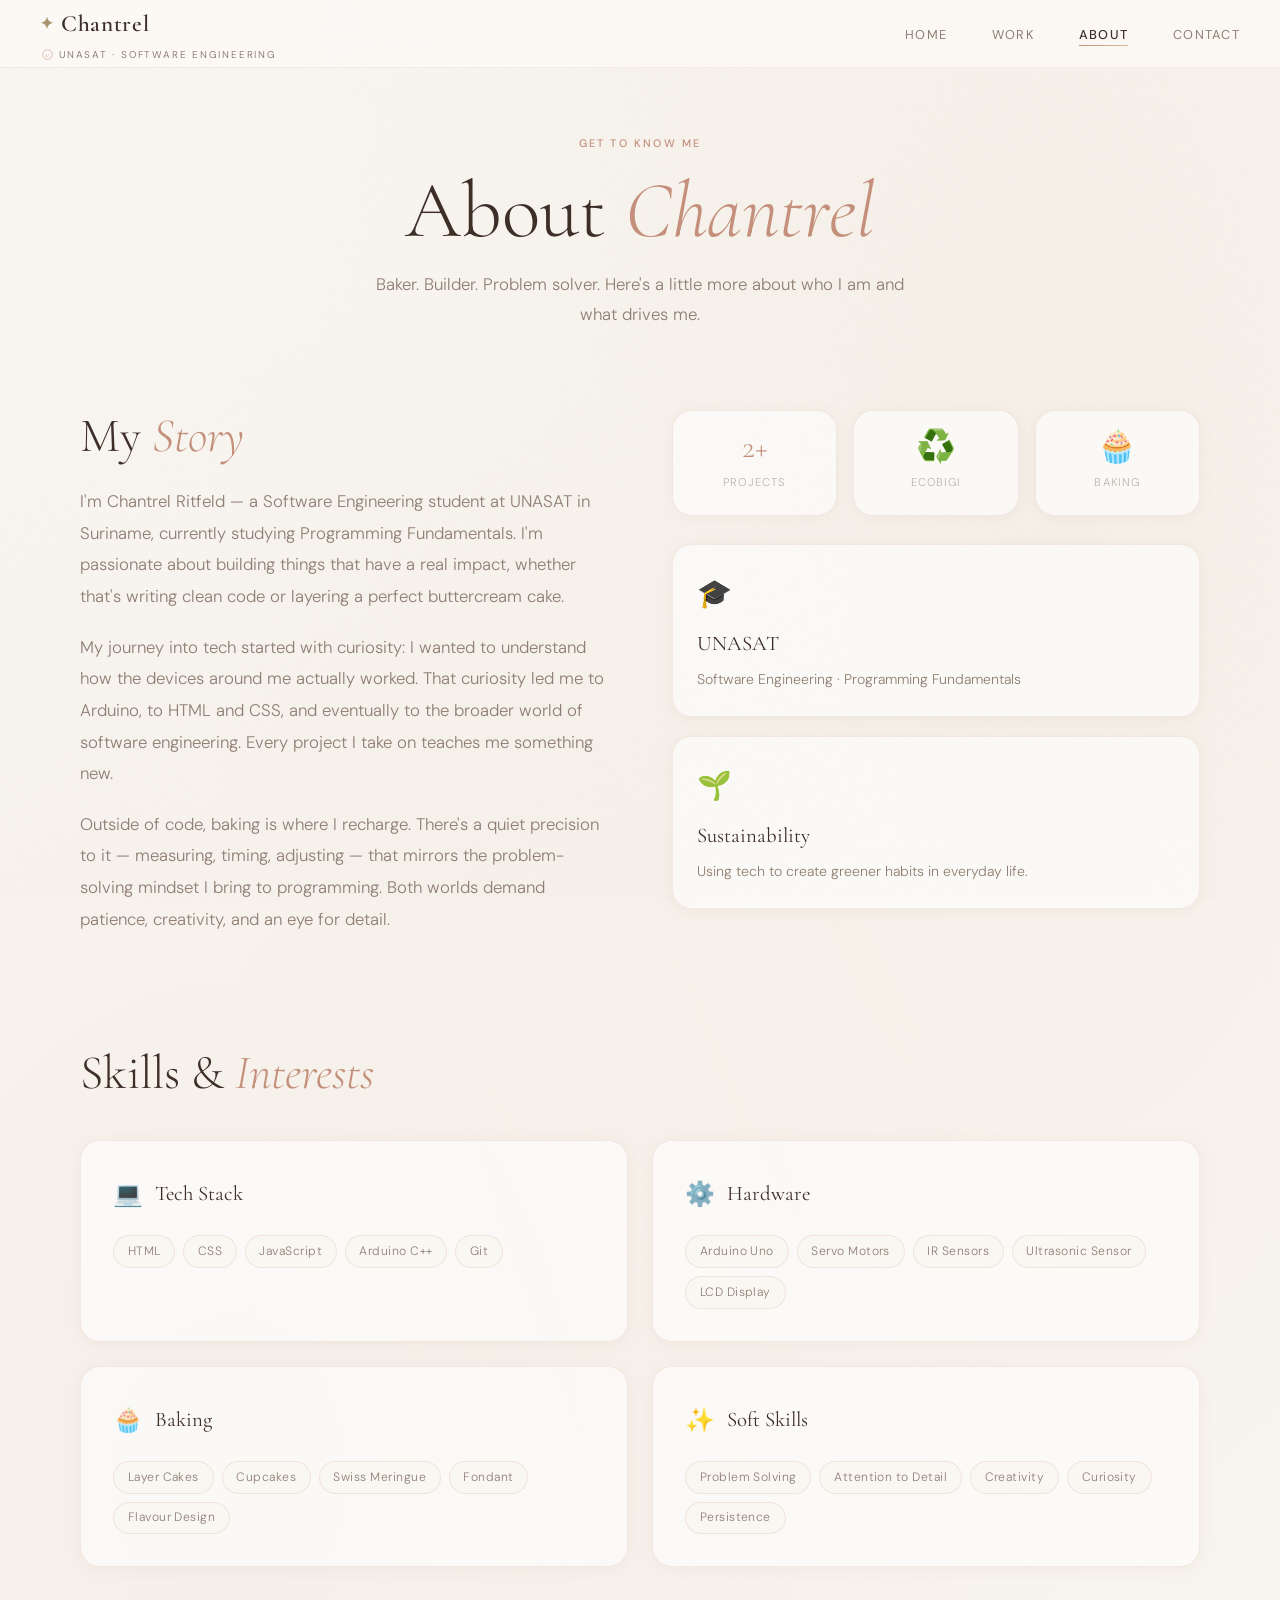
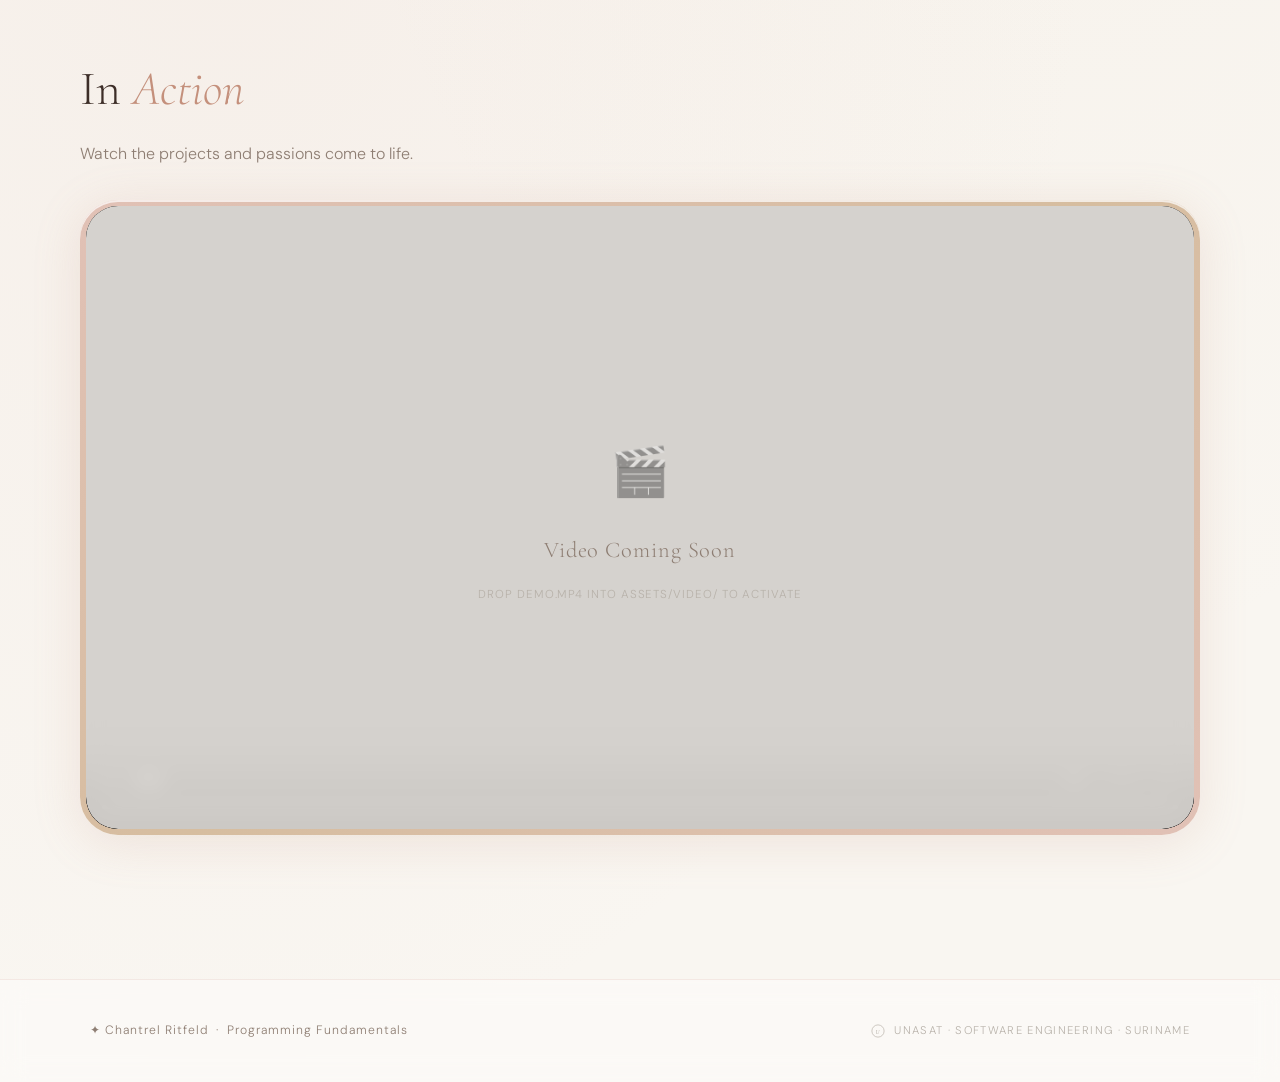
==== about.html @ cfc91ebc "Initial commit" ====
<!DOCTYPE html>
<html lang="en">
  <head>
    <meta charset="UTF-8" />
    <meta name="viewport" content="width=device-width, initial-scale=1.0" />
    <title>About — Chantrel Ritfeld</title>
    <link rel="preconnect" href="https://fonts.googleapis.com" />
    <link rel="preconnect" href="https://fonts.gstatic.com" crossorigin />
    <link
      href="https://fonts.googleapis.com/css2?family=Cormorant+Garamond:ital,wght@0,300;0,400;0,600;1,300;1,400&family=DM+Sans:wght@300;400;500&display=swap"
      rel="stylesheet"
    />
    <link rel="stylesheet" href="css/main.css" />
    <link rel="stylesheet" href="css/about.css" />
  </head>
  <body>
    <div class="bg-grain"></div>

    <nav class="nav">
      <div class="nav__brand">
        <a href="index.html" class="nav__logo">
          <span class="nav__logo-star">✦</span> Chantrel
        </a>
        <span class="nav__affiliation">
          <svg class="unasat-seal" width="11" height="11" viewBox="0 0 24 24" fill="none" xmlns="http://www.w3.org/2000/svg" aria-hidden="true">
            <circle cx="12" cy="12" r="10.5" stroke="#C4907C" stroke-width="1.2"/>
            <text x="12" y="16.5" text-anchor="middle" font-family="Georgia,serif" font-size="9.5" fill="#C4907C" font-style="italic">U</text>
          </svg>
          UNASAT · Software Engineering
        </span>
      </div>
      <ul class="nav__links">
        <li><a href="index.html" class="nav__link">Home</a></li>
        <li><a href="work.html" class="nav__link">Work</a></li>
        <li><a href="about.html" class="nav__link nav__link--active">About</a></li>
        <li><a href="contact.html" class="nav__link">Contact</a></li>
      </ul>
      <button class="nav__burger" id="navBurger" aria-label="Toggle menu">
        <span></span><span></span><span></span>
      </button>
    </nav>

    <main class="about-page">
      <header class="page-header">
        <span class="hero__eyebrow">Get to Know Me</span>
        <h1 class="page-header__title">About <em>Chantrel</em></h1>
        <p class="page-header__sub">
          Baker. Builder. Problem solver. Here's a little more about who I am
          and what drives me.
        </p>
      </header>

      <!-- Bio + Stats -->
      <section class="bio-section">
        <div class="bio-section__text">
          <h2 class="section-title">My <em>Story</em></h2>
          <p>
            I'm Chantrel Ritfeld — a Software Engineering student at UNASAT in
            Suriname, currently studying Programming Fundamentals. I'm passionate
            about building things that have a real impact, whether that's writing
            clean code or layering a perfect buttercream cake.
          </p>
          <p>
            My journey into tech started with curiosity: I wanted to understand
            how the devices around me actually worked. That curiosity led me to
            Arduino, to HTML and CSS, and eventually to the broader world of
            software engineering. Every project I take on teaches me something new.
          </p>
          <p>
            Outside of code, baking is where I recharge. There's a quiet precision
            to it — measuring, timing, adjusting — that mirrors the problem-solving
            mindset I bring to programming. Both worlds demand patience, creativity,
            and an eye for detail.
          </p>
        </div>

        <div>
          <div class="stats-row">
            <div class="stat-item">
              <span class="stat-item__number">2+</span>
              <span class="stat-item__label">Projects</span>
            </div>
            <div class="stat-item">
              <span class="stat-item__number">♻️</span>
              <span class="stat-item__label">EcoBigi</span>
            </div>
            <div class="stat-item">
              <span class="stat-item__number">🧁</span>
              <span class="stat-item__label">Baking</span>
            </div>
          </div>

          <div class="about__cards">
            <div class="mini-card">
              <span class="mini-card__icon">🎓</span>
              <h3>UNASAT</h3>
              <p>Software Engineering · Programming Fundamentals</p>
            </div>
            <div class="mini-card">
              <span class="mini-card__icon">🌱</span>
              <h3>Sustainability</h3>
              <p>Using tech to create greener habits in everyday life.</p>
            </div>
          </div>
        </div>
      </section>

      <!-- Skills -->
      <section class="skills-section">
        <h2 class="section-title">Skills &amp; <em>Interests</em></h2>
        <div class="skills-grid">
          <div class="skill-card">
            <div class="skill-card__header">
              <span class="skill-card__icon">💻</span>
              <h3 class="skill-card__title">Tech Stack</h3>
            </div>
            <div class="skill-tags">
              <span class="skill-tag">HTML</span>
              <span class="skill-tag">CSS</span>
              <span class="skill-tag">JavaScript</span>
              <span class="skill-tag">Arduino C++</span>
              <span class="skill-tag">Git</span>
            </div>
          </div>

          <div class="skill-card">
            <div class="skill-card__header">
              <span class="skill-card__icon">⚙️</span>
              <h3 class="skill-card__title">Hardware</h3>
            </div>
            <div class="skill-tags">
              <span class="skill-tag">Arduino Uno</span>
              <span class="skill-tag">Servo Motors</span>
              <span class="skill-tag">IR Sensors</span>
              <span class="skill-tag">Ultrasonic Sensor</span>
              <span class="skill-tag">LCD Display</span>
            </div>
          </div>

          <div class="skill-card">
            <div class="skill-card__header">
              <span class="skill-card__icon">🧁</span>
              <h3 class="skill-card__title">Baking</h3>
            </div>
            <div class="skill-tags">
              <span class="skill-tag">Layer Cakes</span>
              <span class="skill-tag">Cupcakes</span>
              <span class="skill-tag">Swiss Meringue</span>
              <span class="skill-tag">Fondant</span>
              <span class="skill-tag">Flavour Design</span>
            </div>
          </div>

          <div class="skill-card">
            <div class="skill-card__header">
              <span class="skill-card__icon">✨</span>
              <h3 class="skill-card__title">Soft Skills</h3>
            </div>
            <div class="skill-tags">
              <span class="skill-tag">Problem Solving</span>
              <span class="skill-tag">Attention to Detail</span>
              <span class="skill-tag">Creativity</span>
              <span class="skill-tag">Curiosity</span>
              <span class="skill-tag">Persistence</span>
            </div>
          </div>
        </div>
      </section>

      <!-- Video Section — drop demo.mp4 into assets/video/ to activate -->
      <section class="video-section">
        <h2 class="section-title">In <em>Action</em></h2>
        <p class="video-section__sub">Watch the projects and passions come to life.</p>
        <div class="video-frame">
          <div class="video-wrap">
            <video
              class="demo-video"
              controls
              preload="metadata"
            >
              <source src="assets/video/demo.mp4" type="video/mp4" />
              Your browser does not support HTML5 video.
            </video>
            <div class="video-placeholder" id="videoPlaceholder">
              <span class="video-placeholder__icon">🎬</span>
              <p class="video-placeholder__text">Video Coming Soon</p>
              <p class="video-placeholder__hint">Drop demo.mp4 into assets/video/ to activate</p>
            </div>
          </div>
        </div>
      </section>
    </main>

    <footer class="footer">
      <div class="footer__inner">
        <p class="footer__copy">✦ Chantrel Ritfeld &nbsp;·&nbsp; Programming Fundamentals</p>
        <div class="footer__unasat">
          <svg width="14" height="14" viewBox="0 0 24 24" fill="none" xmlns="http://www.w3.org/2000/svg" aria-hidden="true">
            <circle cx="12" cy="12" r="10.5" stroke="#B8B2AA" stroke-width="1.2"/>
            <text x="12" y="16.5" text-anchor="middle" font-family="Georgia,serif" font-size="9.5" fill="#B8B2AA" font-style="italic">U</text>
          </svg>
          UNASAT · Software Engineering · Suriname
        </div>
      </div>
    </footer>

    <script src="js/main.js"></script>
    <script src="js/about.js"></script>
  </body>
</html>
---- css/main.css ----
/* ============================================================
   MAIN.CSS — Global Styles · Chantrel Ritfeld Portfolio
   Pearly Patisserie · Luxury Cream & Blush Aesthetic
   ============================================================ */

:root {
  /* === Palette === */
  --pearly-white:    #F9F6F1;
  --cream-whisper:   #FDFAF7;
  --blush-light:     #E1C1B6;
  --blush-mid:       #C4907C;
  --blush-deep:      #A87060;
  --champagne:       #D6BD9F;
  --champagne-deep:  #A8946E;
  --antique-silver:  #B8B2AA;
  --warm-taupe:      #8E7E73;
  --soft-mocha:      #6B5248;
  --deep-mocha:      #3D2E28;

  /* === Semantic roles === */
  --text-primary:    #3D2E28;
  --text-muted:      #8E7E73;
  --text-dim:        #B8B2AA;
  --accent-primary:  #C4907C;     /* blush — buttons, underlines, active */
  --accent-secondary: #D6BD9F;    /* champagne — gold details */

  /* === Glass (warm frosted) === */
  --glass-bg:        rgba(255, 255, 255, 0.52);
  --glass-border:    rgba(225, 193, 182, 0.38);
  --glass-shadow:    0 8px 48px rgba(142, 126, 115, 0.13);

  /* === Typography === */
  --font-display: "Cormorant Garamond", Georgia, serif;
  --font-body:    "DM Sans", sans-serif;

  /* === Radii === */
  --radius-sm: 12px;
  --radius-md: 20px;
  --radius-lg: 32px;

  /* === Transitions === */
  --transition: 0.32s cubic-bezier(0.4, 0, 0.2, 1);
}

*,
*::before,
*::after {
  box-sizing: border-box;
  margin: 0;
  padding: 0;
}

html { scroll-behavior: smooth; }

body {
  background:
    radial-gradient(ellipse at 18% 55%, rgba(225, 193, 182, 0.14) 0%, transparent 58%),
    radial-gradient(ellipse at 82% 18%, rgba(214, 189, 159, 0.11) 0%, transparent 58%),
    #F9F6F1;
  color: var(--text-primary);
  font-family: var(--font-body);
  font-weight: 300;
  line-height: 1.75;
  min-height: 100vh;
  overflow-x: hidden;
  position: relative;
}

img { max-width: 100%; display: block; }
a { color: inherit; text-decoration: none; }
ul { list-style: none; }

/* --- Subtle linen grain overlay --- */
.bg-grain {
  position: fixed;
  inset: 0;
  z-index: 0;
  pointer-events: none;
  opacity: 0.032;
  background-image: url("data:image/svg+xml,%3Csvg viewBox='0 0 256 256' xmlns='http://www.w3.org/2000/svg'%3E%3Cfilter id='noise'%3E%3CfeTurbulence type='fractalNoise' baseFrequency='0.85' numOctaves='4' stitchTiles='stitch'/%3E%3C/filter%3E%3Crect width='100%25' height='100%25' filter='url(%23noise)'/%3E%3C/svg%3E");
  background-size: 180px 180px;
  mix-blend-mode: multiply;
}

/* ============================================================
   NAVIGATION
   ============================================================ */
.nav {
  position: fixed;
  top: 0; left: 0; right: 0;
  z-index: 100;
  display: flex;
  align-items: center;
  justify-content: space-between;
  padding: 0 2.5rem;
  height: 68px;
  background: rgba(253, 250, 247, 0.78);
  backdrop-filter: blur(22px);
  -webkit-backdrop-filter: blur(22px);
  border-bottom: 1px solid rgba(225, 193, 182, 0.28);
  transition: background var(--transition), box-shadow var(--transition);
}
.nav.scrolled {
  background: rgba(253, 250, 247, 0.94);
  box-shadow: 0 2px 24px rgba(142, 126, 115, 0.1);
}

/* Brand block — logo + UNASAT badge */
.nav__brand {
  display: flex;
  flex-direction: column;
  gap: 1px;
  text-decoration: none;
}

.nav__logo {
  font-family: var(--font-display);
  font-size: 1.45rem;
  font-weight: 600;
  color: var(--deep-mocha);
  letter-spacing: 0.03em;
  transition: color var(--transition);
  display: flex;
  align-items: center;
  gap: 0.45rem;
}
.nav__logo:hover { color: var(--blush-mid); }

.nav__logo-star {
  color: var(--champagne-deep);
  font-size: 1rem;
}

.nav__affiliation {
  font-size: 0.62rem;
  letter-spacing: 0.18em;
  text-transform: uppercase;
  color: var(--warm-taupe);
  font-family: var(--font-body);
  font-weight: 400;
  display: flex;
  align-items: center;
  gap: 0.4rem;
  padding-left: 0.1rem;
}

.unasat-seal {
  display: inline-block;
  vertical-align: middle;
}

.nav__links {
  display: flex;
  gap: 2.8rem;
  align-items: center;
}

.nav__link {
  font-size: 0.8rem;
  letter-spacing: 0.1em;
  text-transform: uppercase;
  font-weight: 400;
  color: var(--warm-taupe);
  transition: color var(--transition);
  position: relative;
  padding-bottom: 3px;
}
.nav__link::after {
  content: "";
  position: absolute;
  bottom: 0; left: 0;
  width: 0; height: 1px;
  background: linear-gradient(90deg, var(--blush-mid), var(--champagne));
  transition: width var(--transition);
}
.nav__link:hover        { color: var(--deep-mocha); }
.nav__link--active      { color: var(--deep-mocha); font-weight: 500; }
.nav__link:hover::after,
.nav__link--active::after { width: 100%; }

.nav__burger {
  display: none;
  flex-direction: column;
  gap: 5px;
  background: none;
  border: none;
  cursor: pointer;
  padding: 4px;
}
.nav__burger span {
  display: block;
  width: 24px; height: 1.5px;
  background: var(--warm-taupe);
  border-radius: 2px;
  transition: var(--transition);
}
.nav__burger.open span:nth-child(1) { transform: translateY(6.5px) rotate(45deg); }
.nav__burger.open span:nth-child(2) { opacity: 0; }
.nav__burger.open span:nth-child(3) { transform: translateY(-6.5px) rotate(-45deg); }

/* ============================================================
   BUTTONS
   ============================================================ */
.btn {
  display: inline-flex;
  align-items: center;
  justify-content: center;
  padding: 0.9rem 2.2rem;
  border-radius: var(--radius-sm);
  font-family: var(--font-body);
  font-size: 0.8rem;
  font-weight: 500;
  letter-spacing: 0.1em;
  text-transform: uppercase;
  transition: var(--transition);
  cursor: pointer;
  border: none;
}
.btn--primary {
  background: linear-gradient(135deg, var(--blush-light), var(--champagne));
  color: var(--deep-mocha);
  box-shadow: 0 4px 20px rgba(196, 144, 124, 0.22);
  border: 1px solid rgba(214, 189, 159, 0.4);
}
.btn--primary:hover {
  transform: translateY(-2px);
  box-shadow: 0 8px 32px rgba(196, 144, 124, 0.35);
  background: linear-gradient(135deg, var(--champagne), var(--blush-light));
}
.btn--ghost {
  background: transparent;
  color: var(--warm-taupe);
  border: 1px solid rgba(196, 144, 124, 0.35);
}
.btn--ghost:hover {
  border-color: var(--blush-mid);
  color: var(--deep-mocha);
  background: rgba(225, 193, 182, 0.08);
  transform: translateY(-2px);
}
.btn--full { width: 100%; }

/* ============================================================
   HERO
   ============================================================ */
.hero {
  position: relative;
  z-index: 1;
  min-height: 100vh;
  display: grid;
  grid-template-columns: 1fr 420px;
  align-items: center;
  gap: 3rem;
  padding: 7rem 4rem 4rem;
  max-width: 1200px;
  margin: 0 auto;
}

.hero__left {
  display: flex;
  flex-direction: column;
  gap: 2rem;
  animation: fade-up 0.9s cubic-bezier(0.4, 0, 0.2, 1) both;
}

@keyframes fade-up {
  from { opacity: 0; transform: translateY(28px); }
  to   { opacity: 1; transform: translateY(0); }
}

.hero__glass {
  background: rgba(255, 255, 255, 0.6);
  border: 1px solid rgba(225, 193, 182, 0.35);
  border-radius: var(--radius-lg);
  padding: 2.75rem 3rem;
  backdrop-filter: blur(28px);
  -webkit-backdrop-filter: blur(28px);
  box-shadow: 0 4px 40px rgba(142, 126, 115, 0.1), 0 1px 0 rgba(255,255,255,0.8) inset;
}

.hero__eyebrow {
  display: inline-block;
  font-size: 0.68rem;
  letter-spacing: 0.2em;
  text-transform: uppercase;
  color: var(--blush-mid);
  margin-bottom: 1rem;
  font-weight: 500;
}

.hero__title {
  font-family: var(--font-display);
  font-size: clamp(3rem, 5.5vw, 4.8rem);
  font-weight: 300;
  line-height: 1.0;
  color: var(--deep-mocha);
  margin-bottom: 1rem;
  letter-spacing: -0.01em;
}
.hero__title em {
  font-style: italic;
  color: var(--blush-mid);
  display: block;
}

.hero__school {
  display: inline-flex;
  align-items: center;
  gap: 0.6rem;
  background: rgba(225, 193, 182, 0.12);
  border: 1px solid rgba(196, 144, 124, 0.25);
  border-radius: 100px;
  padding: 0.35rem 1rem 0.35rem 0.85rem;
  margin-bottom: 1.25rem;
  width: fit-content;
}
.hero__school-name {
  font-size: 0.72rem;
  font-weight: 600;
  letter-spacing: 0.1em;
  text-transform: uppercase;
  color: var(--blush-mid);
}
.hero__school-sep { color: var(--antique-silver); font-size: 0.7rem; }
.hero__school-course {
  font-size: 0.72rem;
  color: var(--warm-taupe);
  letter-spacing: 0.04em;
}

.hero__sub {
  color: var(--text-muted);
  font-size: 1rem;
  margin-bottom: 1.75rem;
  line-height: 1.8;
}

.hero__cta {
  display: flex;
  gap: 1rem;
  flex-wrap: wrap;
}

.hero__tags {
  display: flex;
  flex-wrap: wrap;
  gap: 0.5rem;
  animation: fade-up 0.9s 0.18s cubic-bezier(0.4, 0, 0.2, 1) both;
}

.tag {
  padding: 0.38rem 1rem;
  background: rgba(255, 255, 255, 0.55);
  border: 1px solid rgba(225, 193, 182, 0.4);
  border-radius: 100px;
  font-size: 0.74rem;
  letter-spacing: 0.06em;
  color: var(--warm-taupe);
  backdrop-filter: blur(10px);
  transition: all var(--transition);
}
.tag:hover {
  border-color: var(--blush-mid);
  color: var(--deep-mocha);
  background: rgba(225, 193, 182, 0.15);
}

.hero__orb-wrap {
  position: relative;
  display: flex;
  align-items: center;
  justify-content: center;
  animation: fade-up 1s 0.28s cubic-bezier(0.4, 0, 0.2, 1) both;
}

.orb-canvas {
  width: 380px;
  height: 380px;
  border-radius: 50%;
  display: block;
}

/* ============================================================
   ABOUT SECTION (home page)
   ============================================================ */
.about {
  position: relative;
  z-index: 1;
  padding: 5rem 4rem;
  max-width: 1200px;
  margin: 0 auto;
}

.about__inner {
  display: grid;
  grid-template-columns: 1fr 1fr;
  gap: 3.5rem;
  align-items: center;
}

.about__text p {
  color: var(--text-muted);
  margin-bottom: 1rem;
  font-size: 1.05rem;
}

.section-title {
  font-family: var(--font-display);
  font-size: clamp(2rem, 4vw, 3rem);
  font-weight: 300;
  color: var(--deep-mocha);
  margin-bottom: 1.5rem;
  line-height: 1.1;
}
.section-title em {
  font-style: italic;
  color: var(--blush-mid);
}

.about__cards { display: flex; flex-direction: column; gap: 1.2rem; }

.mini-card {
  background: rgba(255, 255, 255, 0.6);
  border: 1px solid rgba(225, 193, 182, 0.3);
  border-radius: var(--radius-md);
  padding: 1.5rem;
  backdrop-filter: blur(18px);
  -webkit-backdrop-filter: blur(18px);
  box-shadow: 0 2px 16px rgba(142, 126, 115, 0.08);
  transition: transform var(--transition), box-shadow var(--transition);
}
.mini-card:hover {
  transform: translateY(-4px);
  box-shadow: 0 12px 40px rgba(196, 144, 124, 0.14);
}
.mini-card__icon { font-size: 1.75rem; display: block; margin-bottom: 0.5rem; }
.mini-card h3 {
  font-family: var(--font-display);
  font-size: 1.3rem;
  font-weight: 400;
  color: var(--deep-mocha);
  margin-bottom: 0.3rem;
}
.mini-card p { font-size: 0.88rem; color: var(--text-muted); }

/* ============================================================
   PAGE HEADER (shared)
   ============================================================ */
.page-header {
  position: relative;
  z-index: 1;
  padding: 8rem 2.5rem 3rem;
  max-width: 1100px;
  margin: 0 auto;
  text-align: center;
}
.page-header__title {
  font-family: var(--font-display);
  font-size: clamp(3rem, 7vw, 5rem);
  font-weight: 300;
  line-height: 1.05;
  color: var(--deep-mocha);
  margin-bottom: 1rem;
}
.page-header__title em {
  font-style: italic;
  color: var(--blush-mid);
}
.page-header__sub {
  color: var(--text-muted);
  font-size: 1.05rem;
  max-width: 540px;
  margin: 0 auto;
  line-height: 1.8;
}

/* ============================================================
   FOOTER
   ============================================================ */
.footer {
  position: relative;
  z-index: 1;
  padding: 2.5rem 2.5rem;
  border-top: 1px solid rgba(225, 193, 182, 0.3);
  margin-top: 4rem;
  background: rgba(255, 255, 255, 0.4);
  backdrop-filter: blur(12px);
}

.footer__inner {
  max-width: 1100px;
  margin: 0 auto;
  display: flex;
  align-items: center;
  justify-content: space-between;
  gap: 1.5rem;
  flex-wrap: wrap;
}

.footer__copy {
  font-size: 0.76rem;
  letter-spacing: 0.08em;
  color: var(--warm-taupe);
}

.footer__unasat {
  display: flex;
  align-items: center;
  gap: 0.55rem;
  font-size: 0.7rem;
  letter-spacing: 0.12em;
  text-transform: uppercase;
  color: var(--antique-silver);
}

.footer__unasat svg { flex-shrink: 0; }

/* Scrollbar */
::-webkit-scrollbar { width: 5px; }
::-webkit-scrollbar-track { background: var(--pearly-white); }
::-webkit-scrollbar-thumb { background: var(--blush-light); border-radius: 3px; }

/* ============================================================
   MEDIA QUERIES
   ============================================================ */

@media (max-width: 1024px) {
  .hero {
    grid-template-columns: 1fr;
    padding: 7rem 2.5rem 4rem;
    gap: 2rem;
  }
  .hero__orb-wrap { display: none; }
}

@media (max-width: 768px) {
  .nav { padding: 0 1.5rem; }
  .nav__links {
    display: none;
    flex-direction: column;
    position: absolute;
    top: 100%; left: 0; right: 0;
    background: rgba(253, 250, 247, 0.97);
    backdrop-filter: blur(20px);
    padding: 1.5rem 2rem;
    gap: 1.5rem;
    border-bottom: 1px solid rgba(225, 193, 182, 0.3);
    box-shadow: 0 8px 32px rgba(142, 126, 115, 0.1);
  }
  .nav__links.open { display: flex; }
  .nav__burger { display: flex; }

  .hero { padding: 6rem 1.5rem 3rem; }
  .hero__glass { padding: 2rem 1.75rem; }
  .hero__cta { flex-direction: column; }

  .about { padding: 3.5rem 1.5rem; }
  .about__inner { grid-template-columns: 1fr; gap: 2rem; }

  .page-header { padding: 7rem 1.5rem 2rem; }

  .footer__inner { flex-direction: column; align-items: center; text-align: center; }
}

@media (max-width: 480px) {
  .hero__title { font-size: 2.8rem; }
  .section-title { font-size: 1.8rem; }
  .page-header__title { font-size: 2.5rem; }
  .hero__school { flex-wrap: wrap; }
}

@media (min-width: 1400px) {
  .hero { max-width: 1300px; padding-left: 5rem; padding-right: 5rem; }
  .orb-canvas { width: 440px; height: 440px; }
}
---- css/about.css ----
/* ============================================================
   ABOUT.CSS — About Page Styles · Luxury Cream & Blush
   ============================================================ */

.about-page { position: relative; z-index: 1; }

/* --- Bio Section --- */
.bio-section {
  max-width: 1100px;
  margin: 0 auto;
  padding: 2rem 2.5rem 4rem;
  display: grid;
  grid-template-columns: 1fr 1fr;
  gap: 4rem;
  align-items: start;
  animation: fade-up 0.7s cubic-bezier(0.4, 0, 0.2, 1) both;
}

.bio-section__text p {
  color: var(--text-muted);
  font-size: 1.05rem;
  line-height: 1.88;
  margin-bottom: 1.2rem;
}
.bio-section__text p:last-child { margin-bottom: 0; }

/* --- Stats Row --- */
.stats-row {
  display: flex;
  gap: 1rem;
  margin-bottom: 1.75rem;
}

.stat-item {
  background: rgba(255, 255, 255, 0.6);
  border: 1px solid rgba(225, 193, 182, 0.35);
  border-radius: var(--radius-md);
  padding: 1.25rem 1rem;
  backdrop-filter: blur(18px);
  -webkit-backdrop-filter: blur(18px);
  flex: 1;
  text-align: center;
  box-shadow: 0 2px 16px rgba(142, 126, 115, 0.07);
  transition: transform var(--transition), box-shadow var(--transition);
}
.stat-item:hover {
  transform: translateY(-4px);
  box-shadow: 0 10px 32px rgba(196, 144, 124, 0.12);
}

.stat-item__number {
  font-family: var(--font-display);
  font-size: 2rem;
  font-weight: 300;
  color: var(--blush-mid);
  line-height: 1;
  display: block;
  margin-bottom: 0.3rem;
}
.stat-item__label {
  font-size: 0.7rem;
  letter-spacing: 0.1em;
  text-transform: uppercase;
  color: var(--antique-silver);
}

/* --- Skills Grid --- */
.skills-section {
  max-width: 1100px;
  margin: 0 auto;
  padding: 3rem 2.5rem;
  animation: fade-up 0.7s 0.1s cubic-bezier(0.4, 0, 0.2, 1) both;
}

.skills-grid {
  display: grid;
  grid-template-columns: 1fr 1fr;
  gap: 1.5rem;
  margin-top: 2.5rem;
}

.skill-card {
  background: rgba(255, 255, 255, 0.6);
  border: 1px solid rgba(225, 193, 182, 0.32);
  border-radius: var(--radius-md);
  padding: 2rem;
  backdrop-filter: blur(18px);
  -webkit-backdrop-filter: blur(18px);
  box-shadow: 0 2px 16px rgba(142, 126, 115, 0.07);
  transition: transform var(--transition), box-shadow var(--transition);
}
.skill-card:hover {
  transform: translateY(-4px);
  box-shadow: 0 12px 36px rgba(196, 144, 124, 0.12);
}

.skill-card__header {
  display: flex;
  align-items: center;
  gap: 0.75rem;
  margin-bottom: 1.25rem;
}
.skill-card__icon { font-size: 1.5rem; }
.skill-card__title {
  font-family: var(--font-display);
  font-size: 1.3rem;
  font-weight: 400;
  color: var(--deep-mocha);
}

.skill-tags {
  display: flex;
  flex-wrap: wrap;
  gap: 0.5rem;
}
.skill-tag {
  padding: 0.3rem 0.85rem;
  background: rgba(249, 246, 241, 0.75);
  border: 1px solid rgba(225, 193, 182, 0.38);
  border-radius: 100px;
  font-size: 0.76rem;
  color: var(--warm-taupe);
  letter-spacing: 0.04em;
  transition: all var(--transition);
}
.skill-tag:hover {
  background: rgba(225, 193, 182, 0.18);
  border-color: var(--blush-mid);
  color: var(--deep-mocha);
}

/* ============================================================
   VIDEO SECTION
   VIDEO INTEGRATION GUIDE:
   1. Drop your file into assets/video/ and name it demo.mp4
   2. Reload — the player activates automatically.
   ============================================================ */
.video-section {
  max-width: 1100px;
  margin: 0 auto;
  padding: 3rem 2.5rem 5rem;
  animation: fade-up 0.7s 0.2s cubic-bezier(0.4, 0, 0.2, 1) both;
}

.video-section__sub {
  color: var(--text-muted);
  font-size: 1rem;
  margin-top: 0.5rem;
  margin-bottom: 2rem;
}

/* Decorative frame wrapper */
.video-frame {
  position: relative;
  padding: 6px;
  border-radius: calc(var(--radius-lg) + 6px);
  background: linear-gradient(145deg, var(--blush-light), var(--champagne), var(--blush-light));
  box-shadow:
    0 8px 48px rgba(196, 144, 124, 0.18),
    0 2px 0 rgba(255,255,255,0.7) inset;
}

.video-wrap {
  position: relative;
  border-radius: var(--radius-lg);
  overflow: hidden;
  background: rgba(249, 246, 241, 0.7);
  aspect-ratio: 16 / 9;
  backdrop-filter: blur(12px);
  -webkit-backdrop-filter: blur(12px);
}

.demo-video {
  width: 100%;
  height: 100%;
  object-fit: cover;
  display: block;
}

.video-placeholder {
  position: absolute;
  inset: 0;
  display: flex;
  flex-direction: column;
  align-items: center;
  justify-content: center;
  gap: 1rem;
  background: rgba(249, 246, 241, 0.82);
  backdrop-filter: blur(10px);
  -webkit-backdrop-filter: blur(10px);
  pointer-events: none;
}
.video-placeholder.hidden { display: none; }

.video-placeholder__icon {
  font-size: 3rem;
  opacity: 0.45;
}
.video-placeholder__text {
  font-family: var(--font-display);
  font-size: 1.4rem;
  font-weight: 300;
  color: var(--warm-taupe);
  letter-spacing: 0.04em;
}
.video-placeholder__hint {
  font-size: 0.72rem;
  color: var(--antique-silver);
  letter-spacing: 0.08em;
  text-transform: uppercase;
}

/* ============================================================
   MEDIA QUERIES
   ============================================================ */

@media (max-width: 900px) {
  .bio-section { grid-template-columns: 1fr; gap: 2.5rem; }
  .skills-grid { grid-template-columns: 1fr; }
  .stats-row { flex-wrap: wrap; }
  .stat-item { flex: 1 1 calc(50% - 0.5rem); }
}

@media (max-width: 768px) {
  .bio-section { padding: 1rem 1.5rem 3rem; }
  .skills-section { padding: 2rem 1.5rem; }
  .video-section { padding: 2rem 1.5rem 4rem; }
}

@media (max-width: 480px) {
  .stat-item { flex: 1 1 100%; }
  .skill-card { padding: 1.5rem; }
  .video-frame { padding: 4px; }
}

@media (min-width: 1200px) {
  .bio-section, .skills-section, .video-section { max-width: 1200px; }
}
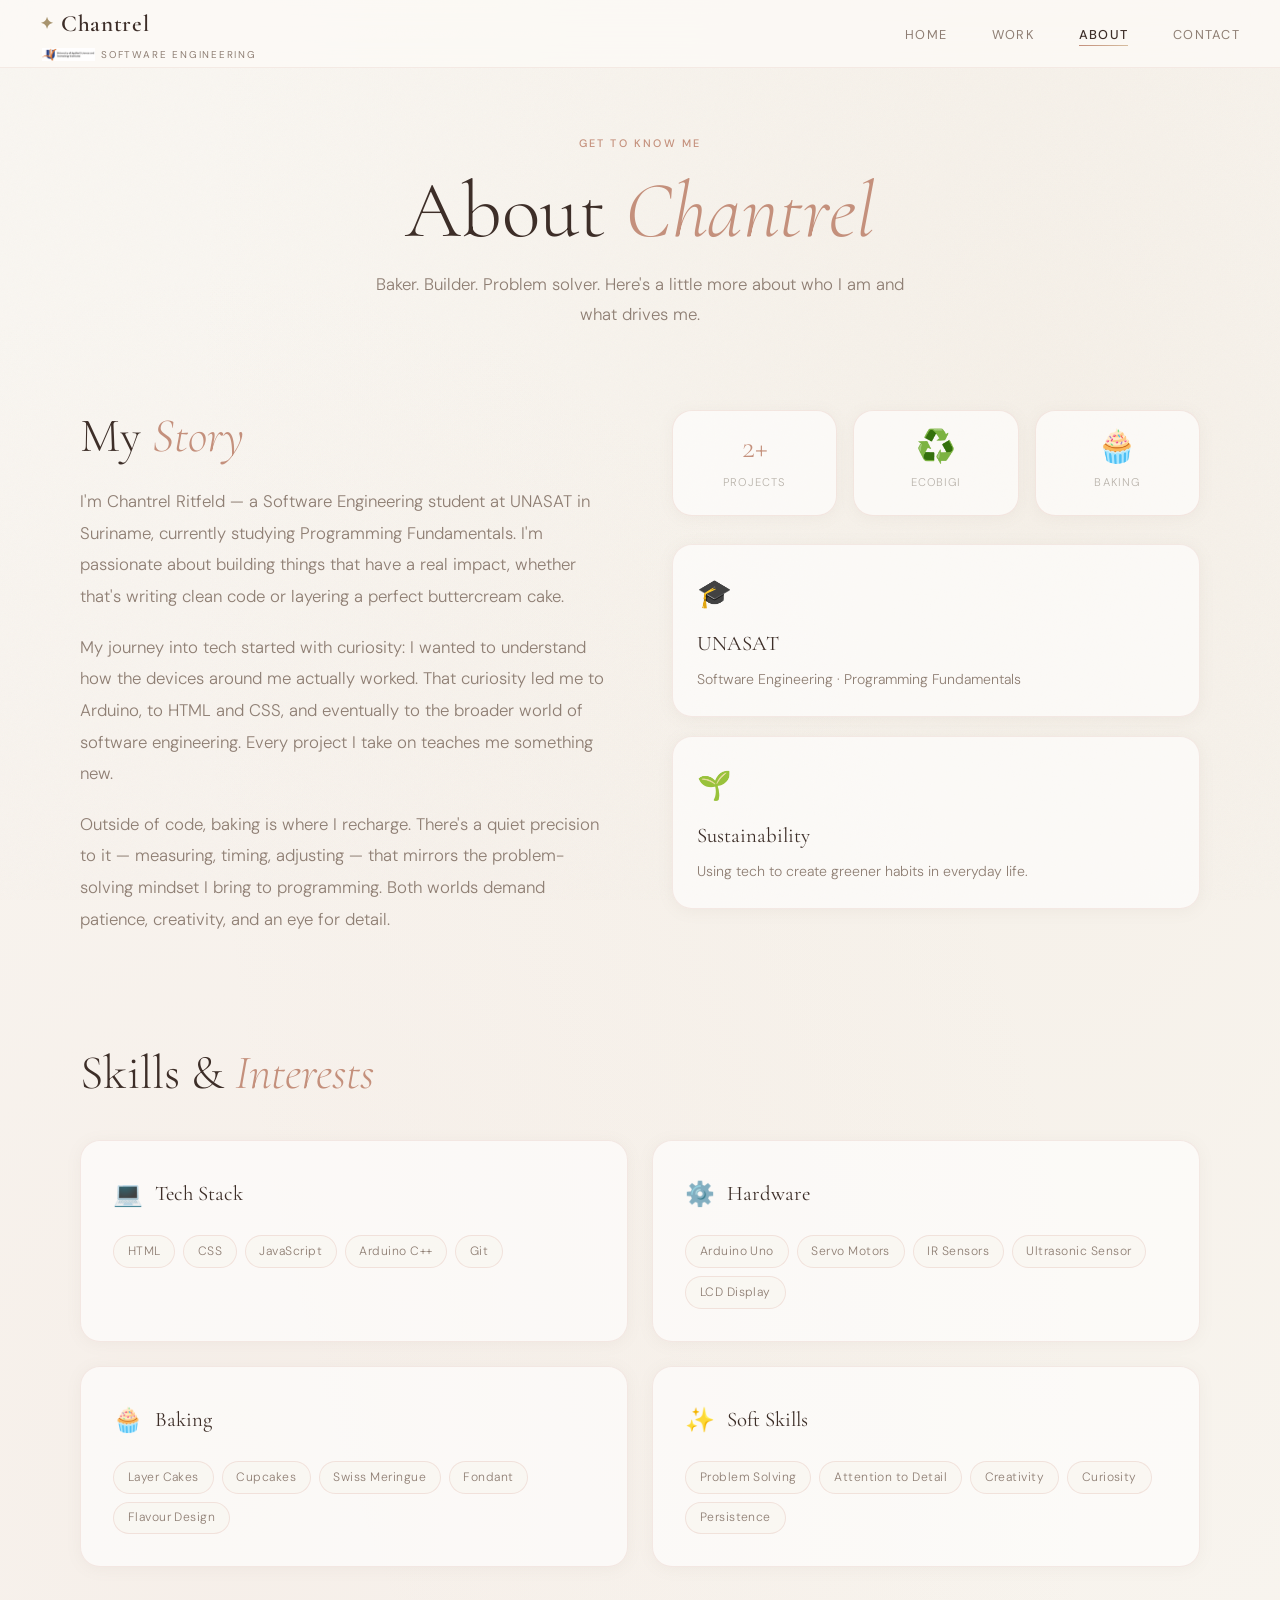
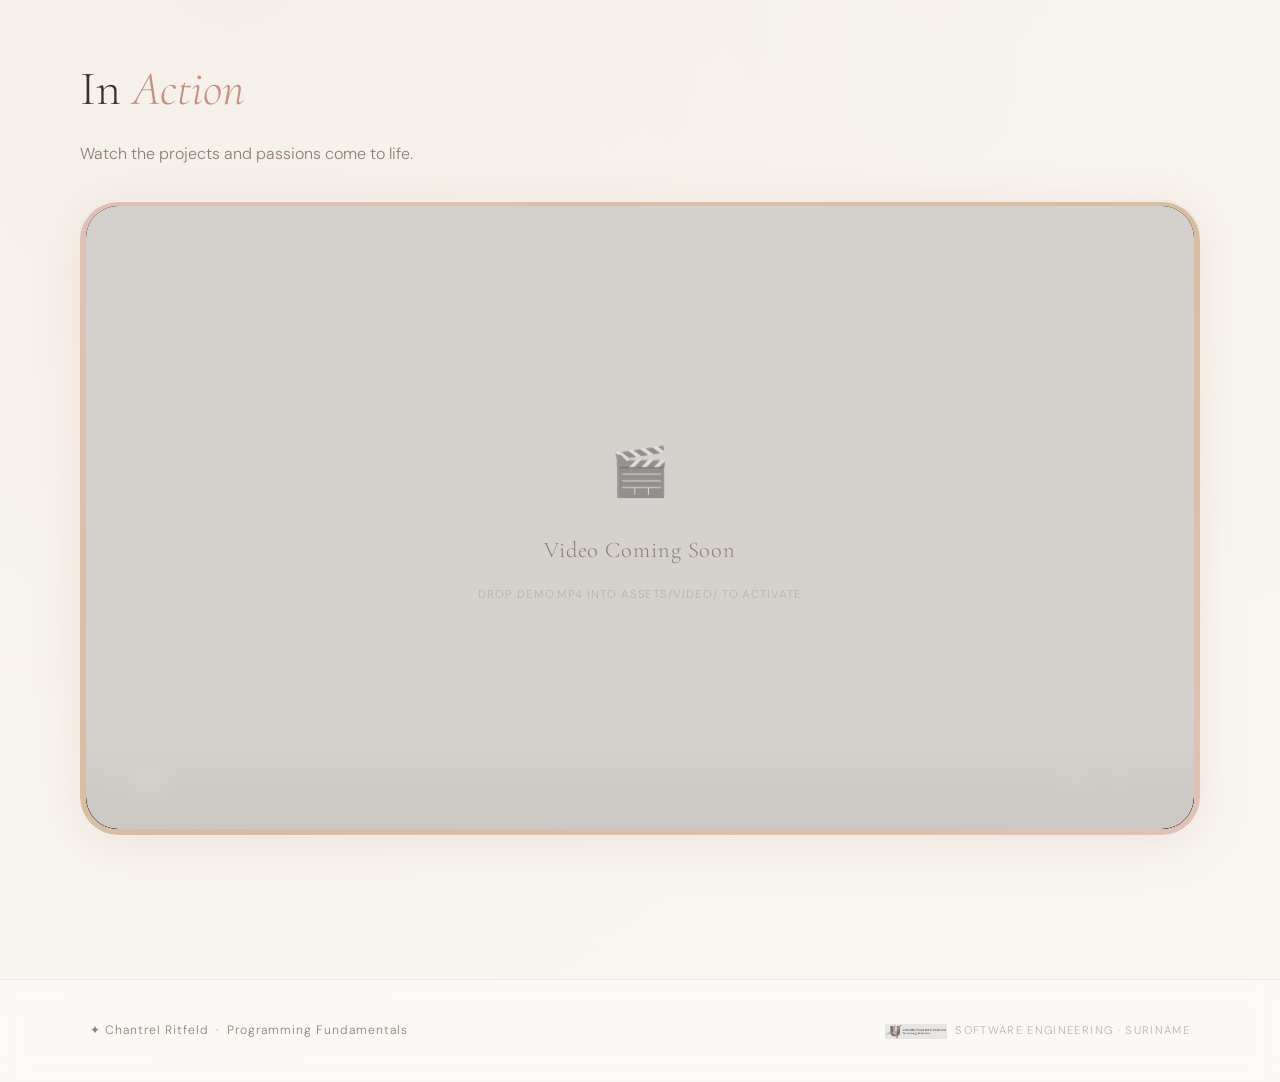
==== commit 955e53b7: "changes" ====
--- a/about.html
+++ b/about.html
@@ -22,11 +22,8 @@
           <span class="nav__logo-star">✦</span> Chantrel
         </a>
         <span class="nav__affiliation">
-          <svg class="unasat-seal" width="11" height="11" viewBox="0 0 24 24" fill="none" xmlns="http://www.w3.org/2000/svg" aria-hidden="true">
-            <circle cx="12" cy="12" r="10.5" stroke="#C4907C" stroke-width="1.2"/>
-            <text x="12" y="16.5" text-anchor="middle" font-family="Georgia,serif" font-size="9.5" fill="#C4907C" font-style="italic">U</text>
-          </svg>
-          UNASAT · Software Engineering
+          <img class="unasat-seal" src="img/unasat-logo.png" alt="UNASAT" />
+          Software Engineering
         </span>
       </div>
       <ul class="nav__links">
@@ -195,11 +192,8 @@
       <div class="footer__inner">
         <p class="footer__copy">✦ Chantrel Ritfeld &nbsp;·&nbsp; Programming Fundamentals</p>
         <div class="footer__unasat">
-          <svg width="14" height="14" viewBox="0 0 24 24" fill="none" xmlns="http://www.w3.org/2000/svg" aria-hidden="true">
-            <circle cx="12" cy="12" r="10.5" stroke="#B8B2AA" stroke-width="1.2"/>
-            <text x="12" y="16.5" text-anchor="middle" font-family="Georgia,serif" font-size="9.5" fill="#B8B2AA" font-style="italic">U</text>
-          </svg>
-          UNASAT · Software Engineering · Suriname
+          <img class="unasat-footer-logo" src="img/unasat-logo.png" alt="UNASAT" />
+          Software Engineering · Suriname
         </div>
       </div>
     </footer>
--- a/css/main.css
+++ b/css/main.css
@@ -145,8 +145,18 @@
 }
 
 .unasat-seal {
+  height: 13px;
+  width: auto;
   display: inline-block;
   vertical-align: middle;
+  opacity: 0.82;
+}
+
+.unasat-footer-logo {
+  height: 15px;
+  width: auto;
+  opacity: 0.6;
+  filter: saturate(0.55) brightness(0.85);
 }
 
 .nav__links {
